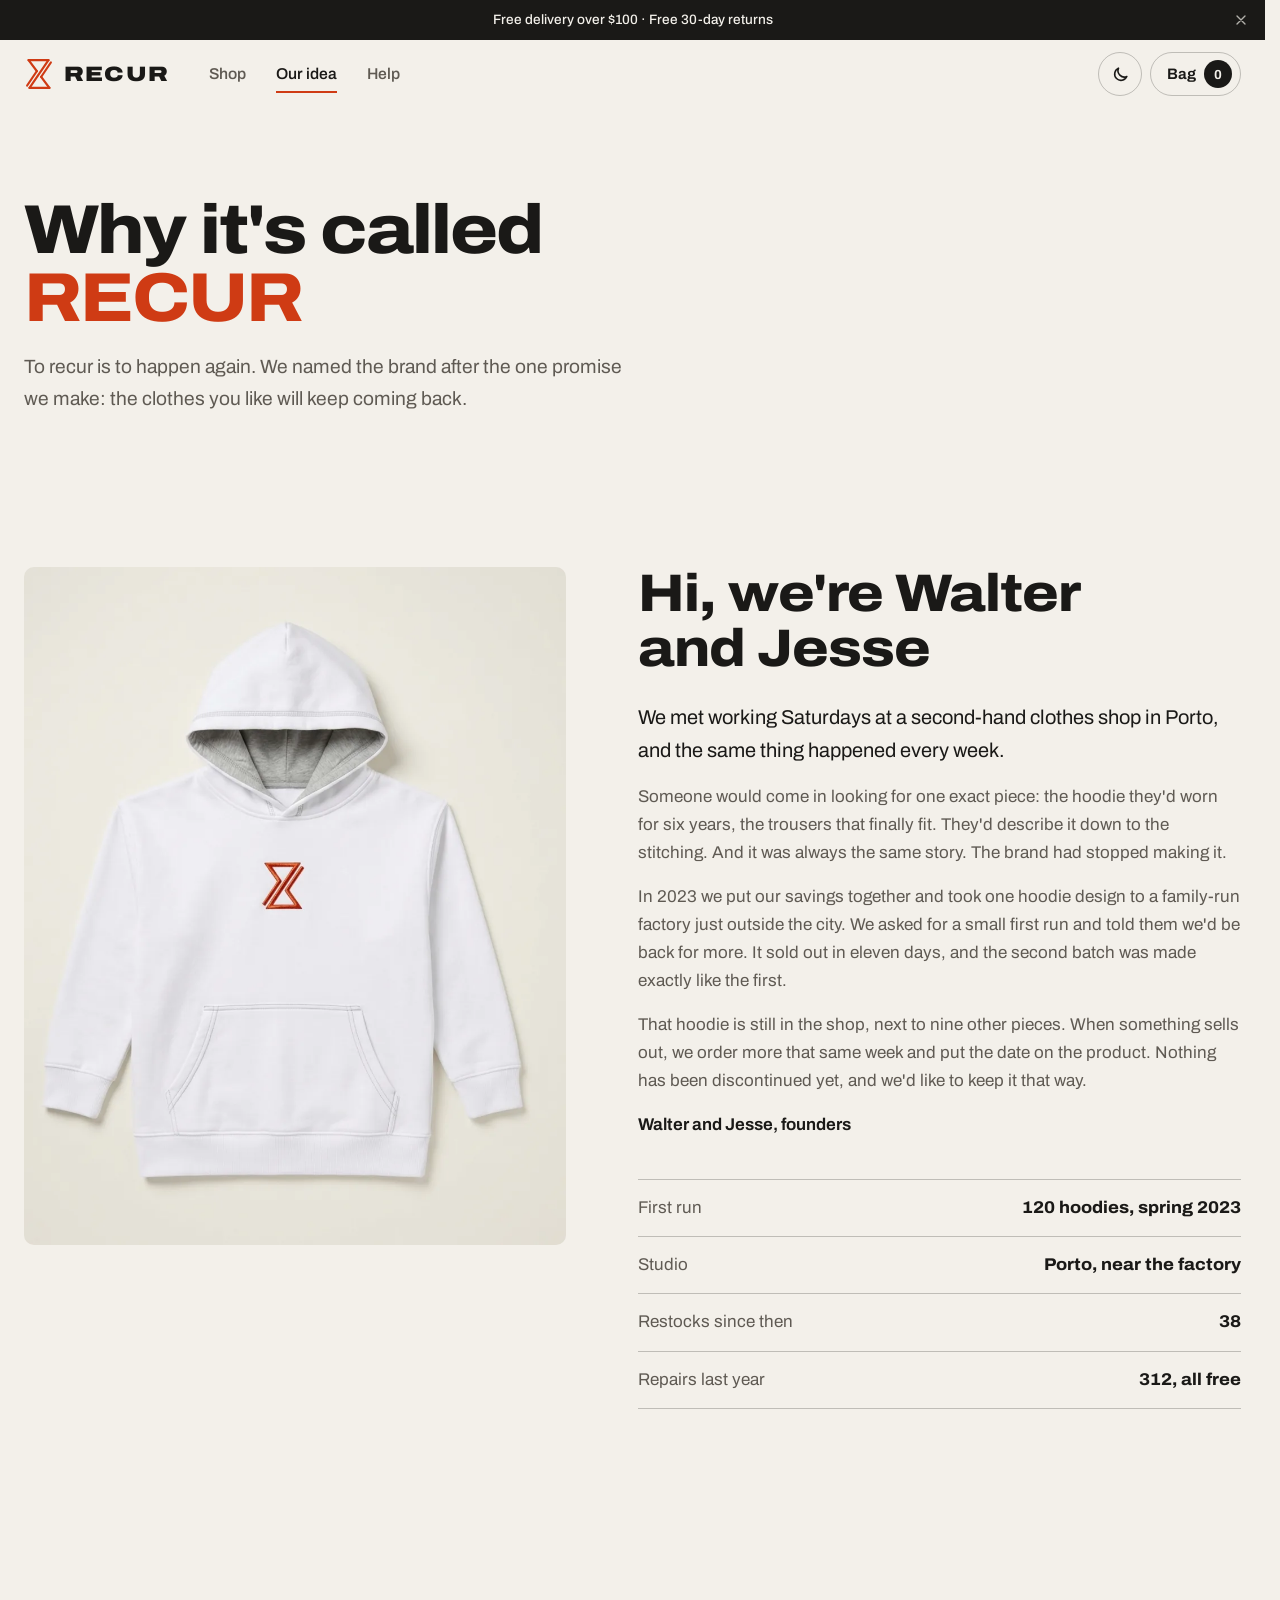
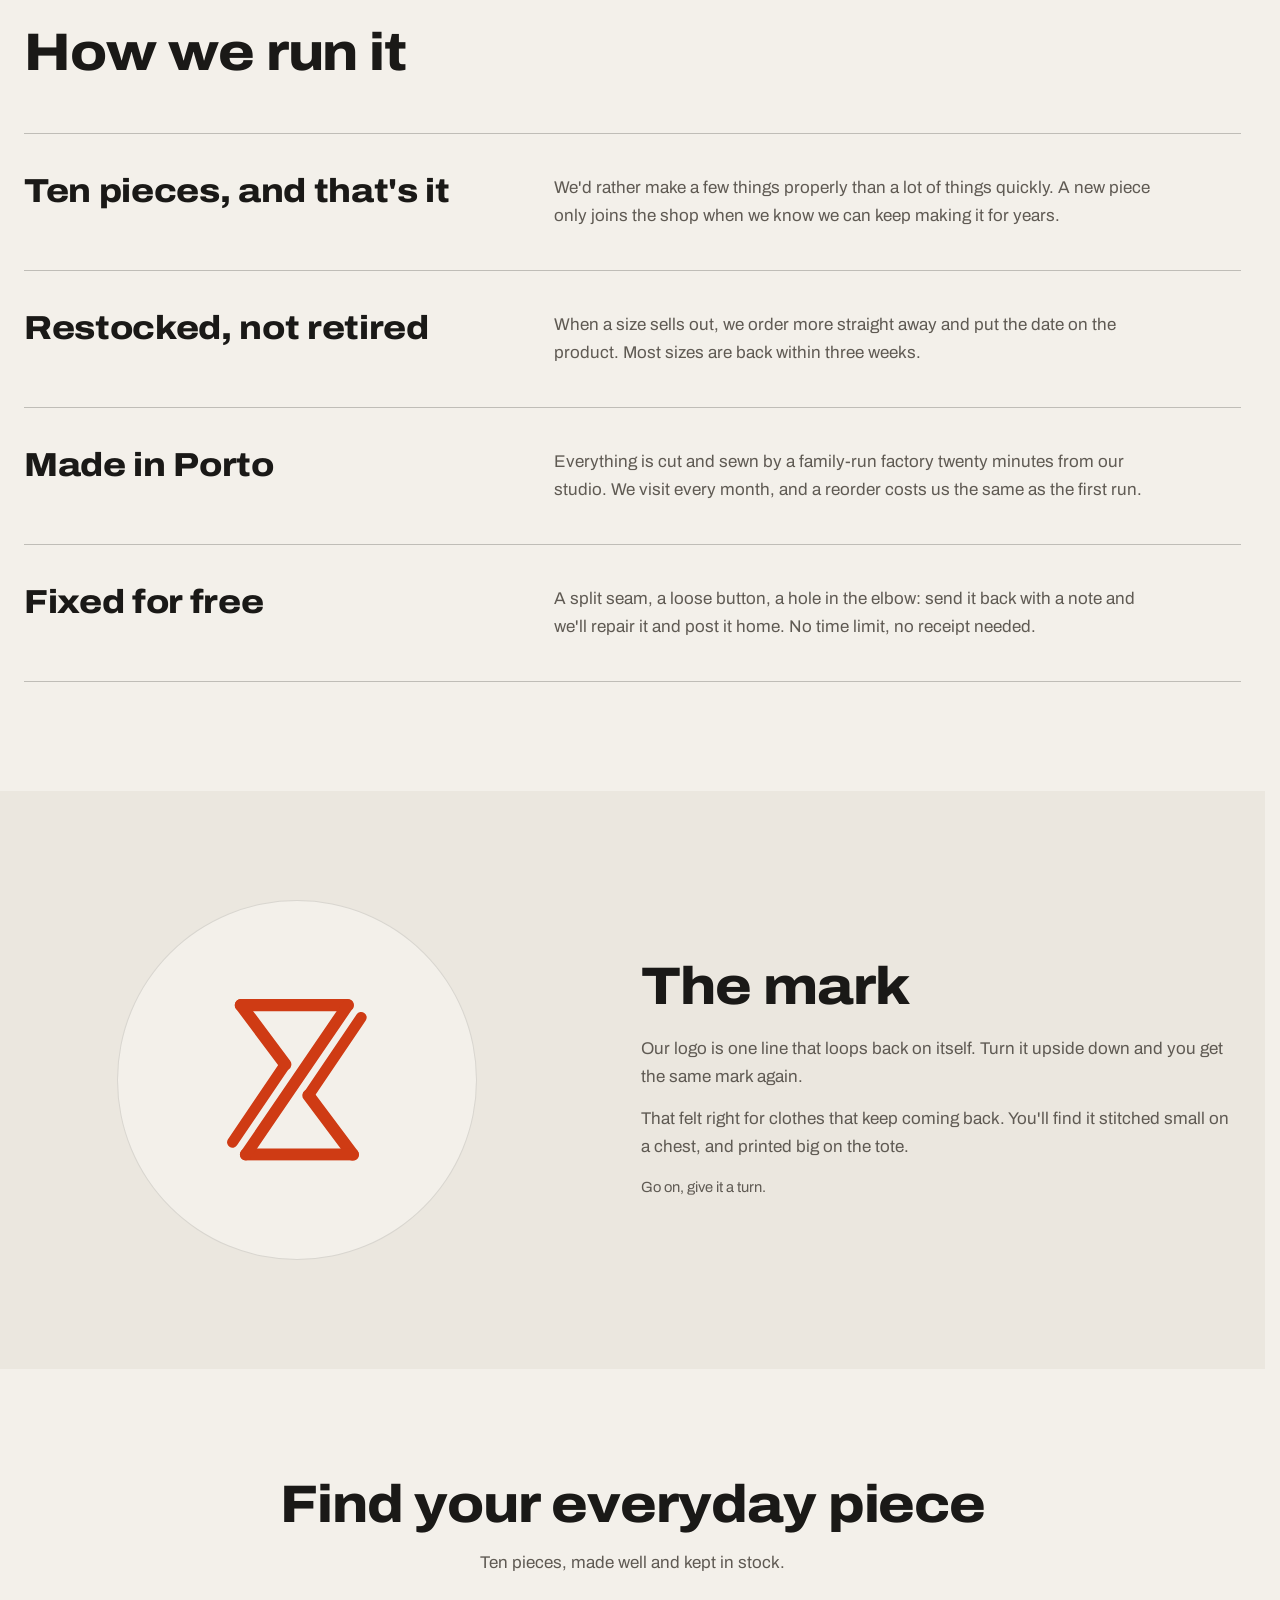
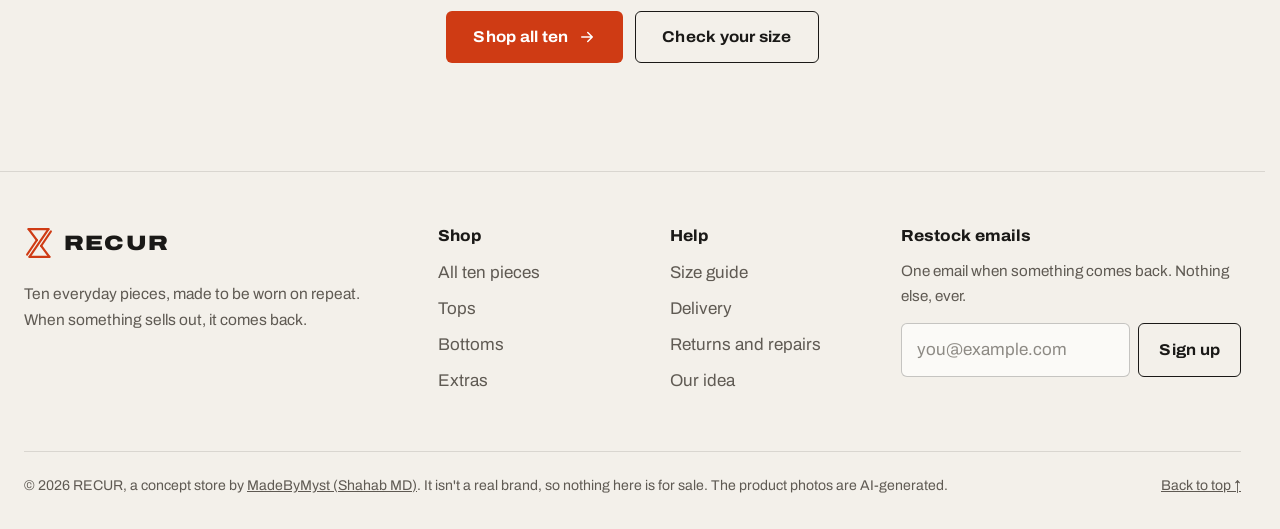
==== about.html @ 431a65ab "Add RECUR, a concept streetwear store A shop for a made-up brand with no limited drops: ten pieces, " ====
<!doctype html>
<html lang="en">
  <head>
    <meta charset="UTF-8" />
    <meta name="viewport" content="width=device-width, initial-scale=1.0" />
    <title>Our idea | RECUR</title>
    <meta name="description" content="Why RECUR keeps every piece in stock, where it's made, and why it's called RECUR." />
    <meta name="theme-color" content="#f3f0ea" />
    <link rel="canonical" href="https://madebymyst.github.io/recur/about.html" />

    <!-- Link previews (WhatsApp, Instagram, LinkedIn, X...) -->
    <meta property="og:type" content="website" />
    <meta property="og:url" content="https://madebymyst.github.io/recur/about.html" />
    <meta property="og:title" content="Our idea | RECUR" />
    <meta
      property="og:description"
      content="A concept streetwear store by MadeByMyst, built in plain HTML, CSS and JavaScript."
    />
    <meta property="og:image" content="https://madebymyst.github.io/recur/assets/social-card.jpg" />
    <meta name="twitter:card" content="summary_large_image" />

    <link rel="icon" href="assets/favicon.svg" type="image/svg+xml" />
    <link rel="icon" href="assets/favicon.ico" sizes="32x32" />
    <link rel="apple-touch-icon" href="assets/apple-touch-icon.png" />
    <link rel="preconnect" href="https://fonts.googleapis.com" />
    <link rel="preconnect" href="https://fonts.gstatic.com" crossorigin />
    <link
      rel="stylesheet"
      href="https://fonts.googleapis.com/css2?family=Archivo:wdth,wght@62..125,100..900&display=swap"
    />
    <link rel="stylesheet" href="styles.css" />
    <script>
      // Before the page paints: pick the theme (a saved choice, or the system
      // setting) and hide the delivery bar if it was closed before
      (function () {
        var saved = null;
        try {
          saved = localStorage.getItem("recur-theme");
          if (localStorage.getItem("recur-notice") === "closed") {
            document.documentElement.classList.add("notice-closed");
          }
        } catch (e) {}
        var dark = saved
          ? saved === "dark"
          : window.matchMedia("(prefers-color-scheme: dark)").matches;
        document.documentElement.dataset.theme = dark ? "dark" : "light";
        document.documentElement.classList.add("js");
      })();
    </script>
    <script src="products.js" defer></script>
    <script src="script.js" defer></script>
    <script src="store.js" defer></script>
  </head>

  <body>
    <a class="skip-link" href="#main">Skip to content</a>

    <!-- The mark, drawn once and reused. It takes the colour of the text around it. -->
    <svg width="0" height="0" style="position: absolute" aria-hidden="true" focusable="false">
      <symbol id="lemni" viewBox="0 0 100 100">
        <g fill="none" stroke="currentColor" stroke-linecap="round" stroke-linejoin="round">
          <path stroke-width="6.73" d="M10.2 88.62 42.81 40.41M57.19 59.59 89.8 11.38" />
          <path stroke-width="7.63" d="M42.81 40.41 15.39 3.79M84.61 96.21 57.19 59.59" />
          <path stroke-width="7.45" d="M15.39 3.79H81.54M18.46 96.21H84.61" />
          <path stroke-width="7.19" d="M81.54 3.79 18.46 96.21" />
        </g>
      </symbol>
    </svg>

    <div class="notice">
      <p>Free delivery over $100 · Free 30-day returns</p>
      <button class="notice-close" type="button" aria-label="Close this message">
        <svg class="icon" viewBox="0 0 24 24" aria-hidden="true"><path d="M6 6l12 12M18 6 6 18" /></svg>
      </button>
    </div>

    <!-- HEADER -->
    <header class="site-header" id="top">
      <div class="container header-inner">
        <a class="brand" href="index.html" aria-label="RECUR, home">
          <svg class="lemni" viewBox="0 0 100 100" aria-hidden="true"><use href="#lemni" /></svg>
          <span class="wordmark">RECUR</span>
        </a>

        <nav class="site-nav" id="site-nav" aria-label="Main">
          <a href="shop.html">Shop</a>
          <a href="about.html" aria-current="page">Our idea</a>
          <a href="help.html">Help</a>
        </nav>

        <div class="header-actions">
          <button class="icon-btn theme-toggle" type="button" aria-label="Switch to dark theme">
            <svg class="icon icon-moon" viewBox="0 0 24 24" aria-hidden="true">
              <path d="M20 14.5A8 8 0 0 1 9.5 4a8 8 0 1 0 10.5 10.5Z" />
            </svg>
            <svg class="icon icon-sun" viewBox="0 0 24 24" aria-hidden="true">
              <circle cx="12" cy="12" r="4" />
              <path d="M12 2.5v2M12 19.5v2M4.6 4.6 6 6M18 18l1.4 1.4M2.5 12h2M19.5 12h2M4.6 19.4 6 18M18 6l1.4-1.4" />
            </svg>
          </button>
          <button class="bag-toggle" type="button" aria-haspopup="dialog">
            Bag <span class="bag-count" data-bag-count>0</span>
          </button>
          <button
            class="menu-toggle"
            type="button"
            aria-expanded="false"
            aria-controls="site-nav"
          >
            <span class="visually-hidden">Menu</span>
            <span class="bar" aria-hidden="true"></span>
            <span class="bar" aria-hidden="true"></span>
          </button>
        </div>
      </div>
    </header>

    <main id="main">
      <section class="page-top" aria-labelledby="about-title">
        <div class="container">
          <h1 class="hero-title" id="about-title">
            <span class="line"><span>Why it's called</span></span>
            <span class="line"><span class="accent">RECUR</span></span>
          </h1>
          <p class="lead hero-fade">
            To recur is to happen again. We named the brand after the one
            promise we make: the clothes you like will keep coming back.
          </p>
        </div>
      </section>

      <!-- A NOTE FROM THE FOUNDERS -->
      <section class="section" aria-labelledby="note-title">
        <div class="container note-grid">
          <figure class="note-photo reveal">
            <img src="assets/products/loop-hoodie-white.webp" alt="The Loop Hoodie in White, laid flat" width="960" height="1200" loading="lazy" />
          </figure>

          <div class="note-text reveal">
            <h2 id="note-title">Hi, we're Walter and Jesse</h2>
            <p class="note-lead">
              We met working Saturdays at a second-hand clothes shop in Porto,
              and the same thing happened every week.
            </p>
            <p>
              Someone would come in looking for one exact piece: the hoodie
              they'd worn for six years, the trousers that finally fit. They'd
              describe it down to the stitching. And it was always the same
              story. The brand had stopped making it.
            </p>
            <p>
              In 2023 we put our savings together and took one hoodie design to
              a family-run factory just outside the city. We asked for a small
              first run and told them we'd be back for more. It sold out in
              eleven days, and the second batch was made exactly like the first.
            </p>
            <p>
              That hoodie is still in the shop, next to nine other pieces. When
              something sells out, we order more that same week and put the
              date on the product. Nothing has been discontinued yet, and we'd
              like to keep it that way.
            </p>
            <p class="note-sign">Walter and Jesse, founders</p>

            <dl class="facts">
              <div>
                <dt>First run</dt>
                <dd>120 hoodies, spring 2023</dd>
              </div>
              <div>
                <dt>Studio</dt>
                <dd>Porto, near the factory</dd>
              </div>
              <div>
                <dt>Restocks since then</dt>
                <dd>38</dd>
              </div>
              <div>
                <dt>Repairs last year</dt>
                <dd>312, all free</dd>
              </div>
            </dl>
          </div>
        </div>
      </section>

      <!-- HOW IT WORKS -->
      <section class="section" aria-labelledby="how-title">
        <div class="container">
          <div class="section-top reveal">
            <h2 id="how-title">How we run it</h2>
          </div>
          <div class="principles stagger">
            <div class="principle">
              <h3>Ten pieces, and that's it</h3>
              <p>
                We'd rather make a few things properly than a lot of things
                quickly. A new piece only joins the shop when we know we can
                keep making it for years.
              </p>
            </div>
            <div class="principle">
              <h3>Restocked, not retired</h3>
              <p>
                When a size sells out, we order more straight away and put the
                date on the product. Most sizes are back within three weeks.
              </p>
            </div>
            <div class="principle">
              <h3>Made in Porto</h3>
              <p>
                Everything is cut and sewn by a family-run factory twenty
                minutes from our studio. We visit every month, and a reorder
                costs us the same as the first run.
              </p>
            </div>
            <div class="principle">
              <h3>Fixed for free</h3>
              <p>
                A split seam, a loose button, a hole in the elbow: send it back
                with a note and we'll repair it and post it home. No time
                limit, no receipt needed.
              </p>
            </div>
          </div>
        </div>
      </section>

      <!-- THE MARK -->
      <section class="section mark-section" aria-labelledby="mark-title">
        <div class="container mark-grid">
          <button class="mark-turn reveal" type="button" aria-label="Turn the mark over">
            <svg class="lemni" viewBox="0 0 100 100" aria-hidden="true"><use href="#lemni" /></svg>
          </button>
          <div class="mark-text reveal">
            <h2 id="mark-title">The mark</h2>
            <p>
              Our logo is one line that loops back on itself. Turn it upside
              down and you get the same mark again.
            </p>
            <p>
              That felt right for clothes that keep coming back. You'll find it
              stitched small on a chest, and printed big on the tote.
            </p>
            <p class="mark-hint">Go on, give it a turn.</p>
          </div>
        </div>
      </section>

      <section class="section closing" aria-labelledby="closing-title">
        <div class="container reveal">
          <h2 id="closing-title">Find your everyday piece</h2>
          <p>Ten pieces, made well and kept in stock.</p>
          <div class="actions">
            <a class="btn btn-primary" href="shop.html">Shop all ten <svg class="icon" viewBox="0 0 24 24" aria-hidden="true"><path d="M5 12h14M13 6l6 6-6 6" /></svg></a>
            <a class="btn btn-ghost" href="help.html#sizes">Check your size</a>
          </div>
        </div>
      </section>
    </main>

    <!-- FOOTER -->
    <footer class="site-footer">
      <div class="container footer-top">
        <div class="footer-brand">
          <a class="brand" href="index.html" aria-label="RECUR, home">
            <svg class="lemni" viewBox="0 0 100 100" aria-hidden="true"><use href="#lemni" /></svg>
            <span class="wordmark">RECUR</span>
          </a>
          <p>
            Ten everyday pieces, made to be worn on repeat. When something sells
            out, it comes back.
          </p>
        </div>

        <nav class="footer-col" aria-label="Shop">
          <h2>Shop</h2>
          <ul>
            <li><a href="shop.html">All ten pieces</a></li>
            <li><a href="shop.html?type=tops">Tops</a></li>
            <li><a href="shop.html?type=bottoms">Bottoms</a></li>
            <li><a href="shop.html?type=extras">Extras</a></li>
          </ul>
        </nav>

        <nav class="footer-col" aria-label="Help">
          <h2>Help</h2>
          <ul>
            <li><a href="help.html#sizes">Size guide</a></li>
            <li><a href="help.html#delivery">Delivery</a></li>
            <li><a href="help.html#returns">Returns and repairs</a></li>
            <li><a href="about.html">Our idea</a></li>
          </ul>
        </nav>

        <div class="footer-col">
          <h2>Restock emails</h2>
          <p>One email when something comes back. Nothing else, ever.</p>
          <form class="alert-form" data-alert-form>
            <label class="visually-hidden" for="footer-email">Your email</label>
            <div class="alert-row">
              <input
                id="footer-email"
                type="email"
                name="email"
                autocomplete="email"
                placeholder="you@example.com"
                required
              />
              <button class="btn btn-ghost" type="submit">Sign up</button>
            </div>
            <p class="form-status" role="status" aria-live="polite"></p>
          </form>
        </div>
      </div>

      <div class="container footer-bottom">
        <p>
          &copy; <span data-year>2026</span> RECUR, a concept store by
          <a href="https://madebymyst.github.io/">MadeByMyst (Shahab MD)</a>. It
          isn't a real brand, so nothing here is for sale. The product photos
          are AI-generated.
        </p>
        <a href="#top">Back to top ↑</a>
      </div>
    </footer>
  </body>
</html>
---- styles.css ----
/* ==========================================================================
   RECUR: a concept store by MadeByMyst.
   Bone, ink and one rust accent. Big wide type, real product photos,
   plain words. Light and dark themes share every rule below; only the
   colour tokens change.
   Written mobile-first. Larger screens are added with min-width queries.
   ========================================================================== */

/* DESIGN TOKENS */

:root {
  color-scheme: light;

  /* Colours (light) */
  --bg: #f3f0ea;
  --bg-soft: #ebe7df;
  --surface: #fbfaf7;
  --ink: #1a1917;
  --muted: #5f5a53;
  --line: rgba(26, 25, 23, 0.12);
  --line-strong: rgba(26, 25, 23, 0.24);
  --accent: #cf3b14;
  --accent-ink: #ffffff;
  --photo: #e2ded6; /* behind product photos, the same in both themes */
  --success: #2f6b3a;
  --error: #b3261e;
  --scrim: rgba(26, 22, 18, 0.45);
  --shadow: 0 30px 60px -30px rgba(26, 25, 23, 0.35);

  /* Type */
  --font: "Archivo", system-ui, sans-serif;

  /* Shape & layout */
  --radius-sm: 6px;
  --radius: 10px;
  --radius-lg: 16px;
  --container: 1240px;
  --gutter: 24px;
  --header-h: 68px;

  /* Motion: one long, soft ease-out for almost everything */
  --ease-out: cubic-bezier(0.22, 1, 0.36, 1);
}

/* Dark theme: picked with the toggle, or by the system when nothing is saved */
:root[data-theme="dark"] {
  color-scheme: dark;
  --bg: #131211;
  --bg-soft: #1b1a18;
  --surface: #1f1d1b;
  --ink: #efebe4;
  --muted: #a7a197;
  --line: rgba(239, 235, 228, 0.12);
  --line-strong: rgba(239, 235, 228, 0.24);
  --accent: #ff6a3d;
  --accent-ink: #1a1310;
  --photo: #d9d5cc;
  --success: #86c793;
  --error: #ff8a80;
  --scrim: rgba(0, 0, 0, 0.62);
  --shadow: 0 30px 60px -30px rgba(0, 0, 0, 0.85);
}

@media (prefers-color-scheme: dark) {
  :root:not([data-theme]) {
    color-scheme: dark;
    --bg: #131211;
    --bg-soft: #1b1a18;
    --surface: #1f1d1b;
    --ink: #efebe4;
    --muted: #a7a197;
    --line: rgba(239, 235, 228, 0.12);
    --line-strong: rgba(239, 235, 228, 0.24);
    --accent: #ff6a3d;
    --accent-ink: #1a1310;
    --photo: #d9d5cc;
    --success: #86c793;
    --error: #ff8a80;
    --scrim: rgba(0, 0, 0, 0.62);
    --shadow: 0 30px 60px -30px rgba(0, 0, 0, 0.85);
  }
}

/* RESET & BASE */

*,
*::before,
*::after {
  box-sizing: border-box;
}

* {
  margin: 0;
}

html {
  scroll-behavior: smooth;
  scroll-padding-top: calc(var(--header-h) + 16px);
  scrollbar-gutter: stable;
  -webkit-text-size-adjust: 100%;
}

/* Nothing behind a popup should scroll */
html:has(dialog[open]) {
  overflow: hidden;
}

body {
  background-color: var(--bg);
  color: var(--ink);
  font-family: var(--font);
  font-size: 1.0625rem;
  line-height: 1.65;
  -webkit-font-smoothing: antialiased;
  overflow-x: clip;
}

img,
svg {
  display: block;
  max-width: 100%;
}

a {
  color: inherit;
}

button,
input,
select,
textarea {
  font: inherit;
  color: inherit;
}

button {
  cursor: pointer;
}

::selection {
  background: var(--accent);
  color: var(--accent-ink);
}

:focus-visible {
  outline: 2px solid var(--accent);
  outline-offset: 3px;
  border-radius: 4px;
}

/* TYPOGRAPHY */

h1,
h2,
h3 {
  font-weight: 800;
  font-stretch: 112%;
  line-height: 1.04;
  letter-spacing: -0.02em;
  text-wrap: balance;
}

h1 {
  font-size: clamp(2.6rem, 5.4vw, 4.6rem);
  line-height: 0.98;
  letter-spacing: -0.03em;
}

h2 {
  font-size: clamp(2rem, 4.2vw, 3.3rem);
}

h3 {
  font-size: 1.25rem;
  font-weight: 750;
  font-stretch: 106%;
  letter-spacing: -0.01em;
}

p {
  color: var(--muted);
  text-wrap: pretty;
}

strong {
  color: var(--ink);
  font-weight: 650;
}

.accent {
  color: var(--accent);
}

.lead {
  max-width: 32em;
  font-size: clamp(1.08rem, 1.5vw, 1.25rem);
}

/* Text links with an underline in the accent colour */
.link {
  display: inline-flex;
  align-items: center;
  gap: 6px;
  color: var(--ink);
  font-weight: 650;
  text-decoration: underline;
  text-decoration-color: var(--accent);
  text-decoration-thickness: 2px;
  text-underline-offset: 6px;
  transition: text-underline-offset 0.4s var(--ease-out);
}

.link:hover {
  text-underline-offset: 9px;
}

.link .icon {
  width: 16px;
  height: 16px;
  transition: translate 0.5s var(--ease-out);
}

.link:hover .icon {
  translate: 3px 0;
}

/* Line icons */
.icon {
  width: 20px;
  height: 20px;
  flex: none;
  fill: none;
  stroke: currentColor;
  stroke-width: 2;
  stroke-linecap: round;
  stroke-linejoin: round;
}

/* The mark (one line that loops back on itself). It takes the text colour. */
.lemni {
  width: 30px;
  height: 30px;
  flex: none;
  overflow: visible;
}

/* LAYOUT HELPERS */

.container {
  width: min(var(--container), 100% - 2 * var(--gutter));
  margin-inline: auto;
}

.section {
  padding-block: clamp(64px, 8.5vw, 112px);
}

.section-top {
  display: flex;
  flex-wrap: wrap;
  align-items: end;
  justify-content: space-between;
  gap: 16px 40px;
  margin-bottom: clamp(32px, 5vw, 52px);
}

.section-top p {
  max-width: 34em;
  margin-top: 12px;
}

.visually-hidden {
  position: absolute;
  width: 1px;
  height: 1px;
  padding: 0;
  overflow: hidden;
  clip: rect(0 0 0 0);
  white-space: nowrap;
  border: 0;
}

.skip-link {
  position: absolute;
  top: -100px;
  left: 16px;
  z-index: 100;
  padding: 10px 16px;
  border-radius: var(--radius-sm);
  background: var(--ink);
  color: var(--bg);
  font-weight: 650;
  text-decoration: none;
}

.skip-link:focus {
  top: 12px;
}

.concept-note {
  font-size: 0.88rem;
}

/* BUTTONS (ink slides across from the left on hover) */

.btn {
  display: inline-flex;
  align-items: center;
  justify-content: center;
  gap: 10px;
  min-height: 52px;
  padding: 0 26px;
  border: 1.5px solid transparent;
  border-radius: var(--radius-sm);
  font-size: 0.98rem;
  font-weight: 700;
  font-stretch: 108%;
  letter-spacing: 0.005em;
  text-decoration: none;
  background-image: linear-gradient(var(--ink), var(--ink));
  background-repeat: no-repeat;
  background-position: left center;
  background-size: 0% 100%;
  transition:
    background-size 0.6s var(--ease-out),
    color 0.35s ease,
    border-color 0.35s ease,
    transform 0.5s var(--ease-out);
}

.btn:hover {
  background-size: 100% 100%;
  color: var(--bg);
}

.btn:active {
  transform: scale(0.98);
}

.btn .icon {
  width: 18px;
  height: 18px;
  transition: translate 0.5s var(--ease-out);
}

.btn:hover .icon {
  translate: 4px 0;
}

.btn-primary {
  color: var(--accent-ink);
  background-color: var(--accent);
}

.btn-primary:hover {
  border-color: var(--ink);
}

.btn-ghost {
  color: var(--ink);
  background-color: transparent;
  border-color: var(--ink);
}

.btn-block {
  width: 100%;
}

.btn:disabled {
  opacity: 0.55;
  cursor: not-allowed;
  background-size: 0% 100%;
  color: var(--accent-ink);
}

/* Small round buttons in the header and popups */
.icon-btn {
  display: inline-grid;
  place-items: center;
  width: 44px;
  height: 44px;
  padding: 0;
  background: transparent;
  border: 1px solid var(--line-strong);
  border-radius: 50%;
  color: var(--ink);
  transition:
    border-color 0.3s ease,
    background-color 0.3s ease;
}

.icon-btn:hover {
  border-color: var(--ink);
}

/* ANNOUNCEMENT BAR (plain text, it doesn't move) */

.notice {
  position: relative;
  overflow: hidden;
  background-color: var(--ink);
}

.notice p {
  padding: 9px 52px;
  color: var(--bg);
  font-size: 0.85rem;
  font-weight: 500;
  text-align: center;
}

/* The X on the right. Once closed, the bar stays closed (see script.js). */
.notice-close {
  position: absolute;
  top: 50%;
  right: max(8px, calc((100% - var(--container)) / 2 - 8px));
  display: grid;
  place-items: center;
  width: 32px;
  height: 32px;
  padding: 0;
  background: transparent;
  border: 0;
  border-radius: 50%;
  color: var(--bg);
  opacity: 0.7;
  translate: 0 -50%;
  transition:
    opacity 0.3s ease,
    background-color 0.3s ease;
}

.notice-close:hover {
  opacity: 1;
  background-color: rgba(127, 127, 127, 0.2);
}

.notice-close .icon {
  width: 16px;
  height: 16px;
  transition: rotate 0.5s var(--ease-out);
}

.notice-close:hover .icon {
  rotate: 90deg;
}

.notice-close:focus-visible {
  outline-color: var(--bg);
  outline-offset: -2px;
}

.notice-closed .notice,
html:not(.js) .notice-close {
  display: none;
}

/* HEADER (hides while scrolling down, comes back when scrolling up) */

.site-header {
  position: sticky;
  top: 0;
  z-index: 50;
  background-color: var(--bg);
  border-bottom: 1px solid transparent;
  transition:
    transform 0.6s var(--ease-out),
    border-color 0.4s ease;
}

.site-header.is-scrolled {
  border-bottom-color: var(--line);
}

.site-header.is-hidden {
  transform: translateY(-100%);
}

.site-header:focus-within {
  transform: none;
}

.header-inner {
  display: flex;
  align-items: center;
  gap: 16px 40px;
  height: var(--header-h);
}

.brand {
  display: inline-flex;
  align-items: center;
  gap: 10px;
  color: var(--ink);
  text-decoration: none;
}

.brand .lemni {
  color: var(--accent);
  transition: rotate 0.9s var(--ease-out);
}

/* Turned upside down, the mark looks the same: it comes back to itself */
.brand:hover .lemni {
  rotate: 180deg;
}

.wordmark {
  font-size: 1.3rem;
  font-weight: 900;
  font-stretch: 125%;
  letter-spacing: 0.06em;
  line-height: 1;
}

.site-nav {
  display: flex;
  align-items: center;
  flex-wrap: wrap;
  gap: 8px 30px;
}

.site-nav a {
  position: relative;
  color: var(--muted);
  font-size: 0.98rem;
  font-weight: 550;
  text-decoration: none;
  transition: color 0.3s ease;
}

.site-nav a::after {
  content: "";
  position: absolute;
  right: 0;
  bottom: -6px;
  left: 0;
  height: 2px;
  background-color: var(--accent);
  scale: 0 1;
  transform-origin: right;
  transition: scale 0.5s var(--ease-out);
}

.site-nav a:hover,
.site-nav a[aria-current="page"] {
  color: var(--ink);
}

.site-nav a:hover::after,
.site-nav a[aria-current="page"]::after {
  scale: 1 1;
  transform-origin: left;
}

.header-actions {
  display: flex;
  align-items: center;
  gap: 8px;
  margin-left: auto;
}

/* Light/dark switch: shows the theme you'd switch to */
.theme-toggle .icon {
  width: 19px;
  height: 19px;
  transition:
    rotate 0.7s var(--ease-out),
    opacity 0.3s ease;
}

.theme-toggle .icon-sun,
:root[data-theme="dark"] .theme-toggle .icon-moon {
  display: none;
}

:root[data-theme="dark"] .theme-toggle .icon-sun {
  display: block;
}

.theme-toggle:hover .icon {
  rotate: -20deg;
}

.bag-toggle {
  display: inline-flex;
  align-items: center;
  gap: 8px;
  height: 44px;
  padding: 0 8px 0 16px;
  background: transparent;
  border: 1px solid var(--line-strong);
  border-radius: 999px;
  font-size: 0.95rem;
  font-weight: 650;
  transition: border-color 0.3s ease;
}

.bag-toggle:hover {
  border-color: var(--ink);
}

.bag-count {
  display: inline-grid;
  place-items: center;
  min-width: 28px;
  height: 28px;
  padding: 0 6px;
  border-radius: 999px;
  background-color: var(--ink);
  color: var(--bg);
  font-size: 0.82rem;
  font-weight: 700;
  font-variant-numeric: tabular-nums;
}

.bag-count.is-bumped {
  animation: bump 0.6s var(--ease-out);
}

@keyframes bump {
  30% {
    scale: 1.3;
    background-color: var(--accent);
    color: var(--accent-ink);
  }
}

/* The theme and bag buttons need JavaScript */
html:not(.js) .theme-toggle,
html:not(.js) .bag-toggle {
  display: none;
}

/* Menu button (only on small screens, and only with JavaScript) */
.menu-toggle {
  display: none;
  position: relative;
  width: 44px;
  height: 44px;
  background: transparent;
  border: 1px solid var(--line-strong);
  border-radius: 50%;
}

.menu-toggle .bar {
  position: absolute;
  right: 13px;
  left: 13px;
  height: 2px;
  border-radius: 2px;
  background-color: var(--ink);
  transition:
    translate 0.5s var(--ease-out),
    rotate 0.5s var(--ease-out),
    opacity 0.3s ease;
}

.menu-toggle .bar:nth-child(2) {
  top: 16px;
}

.menu-toggle .bar:nth-child(3) {
  top: 25px;
}

.menu-toggle[aria-expanded="true"] .bar:nth-child(2) {
  translate: 0 4.5px;
  rotate: 45deg;
}

.menu-toggle[aria-expanded="true"] .bar:nth-child(3) {
  translate: 0 -4.5px;
  rotate: -45deg;
}

@media (max-width: 860px) {
  .header-inner {
    gap: 12px;
  }

  /* Without JavaScript the links simply wrap under the logo */
  html:not(.js) .header-inner {
    flex-wrap: wrap;
    height: auto;
    padding-block: 14px;
  }

  .js .menu-toggle {
    display: block;
  }

  /* The open menu fills the screen below the header */
  .js .site-nav {
    position: absolute;
    top: 100%;
    right: 0;
    left: 0;
    flex-direction: column;
    flex-wrap: nowrap;
    align-items: stretch;
    gap: 0;
    height: calc(100vh - var(--header-h));
    height: calc(100dvh - var(--header-h));
    padding: 8px var(--gutter) 32px;
    overflow-y: auto;
    background-color: var(--bg);
    visibility: hidden;
    opacity: 0;
    translate: 0 -12px;
    transition:
      opacity 0.4s var(--ease-out),
      translate 0.6s var(--ease-out),
      visibility 0s linear 0.6s;
  }

  .js .site-nav.is-open {
    visibility: visible;
    opacity: 1;
    translate: 0 0;
    transition-delay: 0s;
  }

  .js .site-nav a {
    padding: 18px 2px;
    color: var(--ink);
    font-size: 2rem;
    font-weight: 800;
    font-stretch: 112%;
    letter-spacing: -0.02em;
    border-bottom: 1px solid var(--line);
  }

  .js .site-nav a::after {
    display: none;
  }

  .js .site-nav a[aria-current="page"] {
    color: var(--accent);
  }

  /* Links slide in one after another */
  .js .site-nav.is-open > * {
    animation: menu-item-in 0.7s var(--ease-out) backwards;
  }

  .js .site-nav.is-open > :nth-child(2) {
    animation-delay: 0.05s;
  }

  .js .site-nav.is-open > :nth-child(3) {
    animation-delay: 0.1s;
  }

  body.menu-open {
    overflow: hidden;
  }
}

@keyframes menu-item-in {
  from {
    opacity: 0;
    translate: 0 16px;
  }
}

/* HERO */

.hero {
  padding-block: clamp(32px, 6vw, 72px) clamp(16px, 3vw, 40px);
}

.hero-grid {
  display: grid;
  gap: 48px;
  align-items: center;
}

.hero-title {
  margin-bottom: 28px;
}

/* Each line slides up from behind a mask when the page loads */
.hero-title .line {
  display: block;
  overflow: hidden;
  padding-bottom: 0.1em;
  margin-bottom: -0.1em;
}

.hero-title .line > span {
  display: inline-block;
  animation: line-up 1.2s var(--ease-out) 0.05s backwards;
}

.hero-title .line:nth-child(2) > span {
  animation-delay: 0.15s;
}

.hero-title .line:nth-child(3) > span {
  animation-delay: 0.25s;
}

@keyframes line-up {
  from {
    translate: 0 110%;
  }
}

.hero-fade {
  animation: fade-up 1.1s var(--ease-out) 0.4s backwards;
}

.actions.hero-fade {
  animation-delay: 0.5s;
}

.ship-note.hero-fade {
  animation-delay: 0.6s;
}

@keyframes fade-up {
  from {
    opacity: 0;
    translate: 0 20px;
  }
}

.actions {
  display: flex;
  flex-wrap: wrap;
  gap: 12px;
  margin-top: 34px;
}

/* "Order in the next 2 h 10 min and it ships today" (kept live by script.js) */
.ship-note {
  display: flex;
  align-items: flex-start;
  gap: 10px;
  margin-top: 26px;
  font-size: 0.94rem;
}

.ship-note::before {
  content: "";
  width: 8px;
  height: 8px;
  flex: none;
  margin-top: 0.6em;
  border-radius: 50%;
  background-color: var(--accent);
}

/* Two product photos: a big one and a smaller one tucked under it.
   --drift is set by script.js so the small one moves a little slower. */
.hero-visual {
  --drift: 0;
  position: relative;
  padding: 0 0 18% 14%;
}

.hero-visual a {
  display: block;
  overflow: hidden;
  background-color: var(--photo);
  border-radius: var(--radius);
}

.hero-visual img {
  width: 100%;
  height: auto;
  transition: scale 1.4s var(--ease-out);
}

.hero-visual a:hover img {
  scale: 1.04;
}

.hero-main {
  animation: photo-in 1.4s var(--ease-out) 0.2s backwards;
}

.hero-side {
  position: absolute;
  bottom: 0;
  left: 0;
  width: 44%;
  box-shadow: var(--shadow);
  outline: 6px solid var(--bg);
  translate: 0 calc(var(--drift) * -1px);
  animation: photo-in 1.4s var(--ease-out) 0.4s backwards;
}

@keyframes photo-in {
  from {
    opacity: 0;
    translate: 0 50px;
  }
}

.hero-visual figcaption {
  position: absolute;
  right: 0;
  bottom: 0;
  width: 52%;
  font-size: 0.88rem;
  color: var(--muted);
}

.hero-visual figcaption button {
  padding: 0;
  background: none;
  border: 0;
  color: var(--ink);
  font-weight: 650;
  text-decoration: underline;
  text-decoration-color: var(--line-strong);
  text-underline-offset: 4px;
  transition: text-decoration-color 0.3s ease;
}

.hero-visual figcaption button:hover {
  text-decoration-color: var(--accent);
}

/* PRODUCT CARDS (built by store.js from products.js) */

.product-grid {
  display: grid;
  grid-template-columns: repeat(2, 1fr);
  gap: 36px 14px;
  padding: 0;
  list-style: none;
}

.product-card {
  position: relative;
  min-width: 0;
}

.product-card > a {
  display: block;
  color: inherit;
  text-decoration: none;
}

.product-media {
  position: relative;
  overflow: hidden;
  aspect-ratio: 4 / 5;
  background-color: var(--photo);
  border-radius: var(--radius);
}

.product-media img {
  position: absolute;
  inset: 0;
  width: 100%;
  height: 100%;
  object-fit: cover;
  transition:
    opacity 0.6s ease,
    scale 1.4s var(--ease-out);
}

/* A second colour fades in on hover */
.product-media .alt {
  opacity: 0;
}

.product-card:hover .product-media img {
  scale: 1.04;
}

.product-card:hover .product-media .alt {
  opacity: 1;
}

.product-tag {
  position: absolute;
  top: 12px;
  left: 12px;
  z-index: 1;
  padding: 4px 9px;
  border-radius: 4px;
  background-color: var(--ink);
  color: var(--bg);
  font-size: 0.78rem;
  font-weight: 650;
  line-height: 1.4;
}

.product-tag.is-back {
  background-color: var(--accent);
  color: var(--accent-ink);
}

/* "Quick look" rises from the bottom on hover (mouse only) */
.product-quick {
  position: absolute;
  right: 12px;
  bottom: 12px;
  left: 12px;
  z-index: 1;
  display: none;
  padding: 11px 14px;
  border-radius: var(--radius-sm);
  background-color: #fbfaf7;
  color: #1a1917;
  font-size: 0.9rem;
  font-weight: 650;
  text-align: center;
  opacity: 0;
  translate: 0 12px;
  transition:
    opacity 0.4s ease,
    translate 0.6s var(--ease-out);
}

@media (hover: hover) and (pointer: fine) {
  .product-quick {
    display: block;
  }

  .product-card:hover .product-quick,
  .product-card > a:focus-visible .product-quick {
    opacity: 1;
    translate: 0 0;
  }
}

.product-info {
  display: grid;
  grid-template-columns: 1fr auto;
  gap: 2px 12px;
  margin-top: 14px;
}

.product-name {
  font-size: 1.02rem;
  font-weight: 700;
  font-stretch: 104%;
  letter-spacing: -0.005em;
  line-height: 1.3;
}

.product-price {
  color: var(--ink);
  font-weight: 600;
  font-variant-numeric: tabular-nums;
}

.product-colours {
  grid-column: 1 / -1;
  display: flex;
  align-items: center;
  gap: 6px;
  font-size: 0.86rem;
}

.swatch {
  width: 12px;
  height: 12px;
  border-radius: 50%;
  background-color: var(--c);
  box-shadow: inset 0 0 0 1px var(--line-strong);
}

.product-colours .swatch:last-of-type {
  margin-right: 4px;
}

/* Cards that arrive after a filter change slide in */
.product-card.is-new {
  animation: fade-up 0.8s var(--ease-out) backwards;
  animation-delay: calc(var(--i, 0) * 50ms);
}

/* A plain-text card in the shop grid */
.grid-note {
  grid-column: 1 / -1;
  align-self: stretch;
  display: grid;
  align-content: center;
  gap: 12px;
  padding: clamp(24px, 4vw, 40px);
  border: 1px solid var(--line-strong);
  border-radius: var(--radius);
}

.grid-note h3 {
  font-size: clamp(1.4rem, 2.4vw, 1.9rem);
}

.grid-note .link {
  justify-self: start;
  margin-top: 4px;
}

/* IDEA (the one full-colour block) */

.idea {
  position: relative;
  overflow: hidden;
  padding-block: clamp(80px, 11vw, 140px);
  background-color: var(--accent);
  color: var(--accent-ink);
}

.idea p,
.idea strong {
  color: var(--accent-ink);
}

.idea-grid {
  position: relative;
  display: grid;
  gap: 48px;
}

/* The big mark turns slowly as the block scrolls past (see script.js) */
.idea-mark {
  --turn: 0;
  width: clamp(120px, 22vw, 300px);
  height: auto;
  aspect-ratio: 1;
  color: var(--accent-ink);
  opacity: 0.9;
  rotate: calc(var(--turn) * 180deg);
}

.idea .statement {
  max-width: 24em;
  margin-top: 24px;
  font-size: clamp(1.3rem, 2.6vw, 1.9rem);
  font-weight: 500;
  line-height: 1.4;
}

.idea-points {
  display: grid;
  gap: 28px;
  margin-top: clamp(40px, 6vw, 64px);
  padding: 0;
  list-style: none;
}

.idea-points li {
  padding-top: 18px;
  border-top: 2px solid currentColor;
}

.idea-points h3 {
  margin-bottom: 8px;
}

.idea-points p {
  opacity: 0.88;
}

.idea .link {
  margin-top: 40px;
  color: var(--accent-ink);
  text-decoration-color: currentColor;
}

/* FEATURE (one product, up close) */

.feature-grid {
  display: grid;
  gap: 40px;
  align-items: center;
}

.feature-media {
  display: grid;
  grid-template-columns: 1fr 1fr;
  gap: 12px;
}

.feature-media a {
  display: block;
  overflow: hidden;
  background-color: var(--photo);
  border-radius: var(--radius);
}

.feature-media a:last-child {
  margin-top: 18%;
}

.feature-media img {
  width: 100%;
  height: auto;
  transition: scale 1.4s var(--ease-out);
}

.feature-media a:hover img {
  scale: 1.04;
}

.feature-text h2 {
  margin-bottom: 18px;
}

.feature-lead {
  max-width: 26em;
  font-size: 1.15rem;
}

.dot-list {
  display: grid;
  gap: 10px;
  margin-top: 28px;
  padding: 0;
  list-style: none;
}

.dot-list li {
  position: relative;
  padding-left: 22px;
}

.dot-list li::before {
  content: "";
  position: absolute;
  top: 0.66em;
  left: 0;
  width: 8px;
  height: 8px;
  border-radius: 50%;
  background-color: var(--accent);
}

.feature-price {
  margin: 28px 0 22px;
  color: var(--ink);
  font-weight: 600;
}

/* CATEGORIES */

.category-grid {
  display: grid;
  gap: 14px;
}

.category {
  position: relative;
  display: block;
  overflow: hidden;
  background-color: var(--photo);
  border-radius: var(--radius);
  text-decoration: none;
}

.category img {
  width: 100%;
  height: 100%;
  aspect-ratio: 1;
  object-fit: cover;
  transition: scale 1.4s var(--ease-out);
}

.category:hover img {
  scale: 1.05;
}

.category-label {
  position: absolute;
  right: 14px;
  bottom: 14px;
  left: 14px;
  display: flex;
  align-items: center;
  justify-content: space-between;
  gap: 12px;
  padding: 12px 16px;
  border-radius: var(--radius-sm);
  background-color: #fbfaf7;
  color: #1a1917;
  font-weight: 750;
  font-stretch: 108%;
}

.category-label small {
  color: #5f5a53;
  font-size: 0.86rem;
  font-weight: 500;
  font-stretch: 100%;
}

.category-label .icon {
  width: 18px;
  height: 18px;
  margin-left: auto;
  transition: translate 0.5s var(--ease-out);
}

.category:hover .category-label .icon {
  translate: 4px 0;
}

/* BACK SOON */

.back-soon {
  background-color: var(--bg-soft);
}

.back-grid {
  display: grid;
  gap: 40px;
  align-items: center;
}

.back-text h2 {
  margin-bottom: 20px;
}

.back-text > p {
  max-width: 30em;
}

.back-media {
  display: block;
  overflow: hidden;
  background-color: var(--photo);
  border-radius: var(--radius);
}

.back-media img {
  width: 100%;
  height: auto;
  transition: scale 1.4s var(--ease-out);
}

.back-media:hover img {
  scale: 1.04;
}

/* Email sign-up for restocks (a demo, nothing is sent) */
.alert-form {
  max-width: 460px;
  margin-top: 28px;
}

.alert-form label {
  display: block;
  margin-bottom: 8px;
  font-size: 0.92rem;
  font-weight: 550;
}

.alert-row {
  display: flex;
  gap: 8px;
}

.alert-row input {
  flex: 1;
  min-width: 0;
}

.alert-row .btn {
  flex: none;
  min-height: 50px;
  padding: 0 20px;
}

.form-status {
  min-height: 1.6em;
  margin-top: 10px;
  font-size: 0.92rem;
}

.form-status.is-success {
  color: var(--success);
}

.form-status.is-error {
  color: var(--error);
}

/* QUOTE */

.quote {
  max-width: 900px;
}

.quote blockquote p {
  color: var(--ink);
  font-size: clamp(1.5rem, 3.4vw, 2.5rem);
  font-weight: 650;
  font-stretch: 106%;
  line-height: 1.3;
  letter-spacing: -0.015em;
}

.quote figcaption {
  display: flex;
  align-items: center;
  gap: 12px;
  margin-top: 24px;
  color: var(--muted);
}

.stars {
  color: var(--accent);
  letter-spacing: 0.12em;
}

/* PAGE TOP (shop, about, help) */

.page-top {
  padding-block: clamp(40px, 7vw, 88px) clamp(28px, 4vw, 44px);
}

.page-top h1 {
  margin-bottom: 18px;
}

/* SHOP */

.shop-tools {
  display: flex;
  flex-wrap: wrap;
  align-items: center;
  justify-content: space-between;
  gap: 16px;
  margin-top: 36px;
  padding-block: 16px;
  border-block: 1px solid var(--line);
}

.filters {
  display: flex;
  flex-wrap: wrap;
  gap: 8px;
}

.filter {
  display: inline-flex;
  align-items: center;
  gap: 6px;
  min-height: 40px;
  padding: 0 16px;
  background: transparent;
  border: 1px solid var(--line-strong);
  border-radius: 999px;
  font-size: 0.94rem;
  font-weight: 600;
  transition:
    background-color 0.3s ease,
    border-color 0.3s ease,
    color 0.3s ease;
}

.filter:hover {
  border-color: var(--ink);
}

.filter[aria-pressed="true"] {
  background-color: var(--ink);
  border-color: var(--ink);
  color: var(--bg);
}

.filter-count {
  font-weight: 450;
  opacity: 0.7;
}

.sort {
  display: flex;
  align-items: center;
  gap: 10px;
  font-size: 0.94rem;
  color: var(--muted);
}

.sort select {
  width: auto;
  min-height: 40px;
  padding: 0 38px 0 14px;
  border-radius: 999px;
}

.shop-grid {
  padding-block: 32px clamp(72px, 10vw, 120px);
}

.restock {
  background-color: var(--bg-soft);
}

.restock-grid {
  display: grid;
  gap: 32px;
}

.restock-grid h2 {
  margin-bottom: 14px;
}

.restock-list {
  padding: 0;
  list-style: none;
  border-top: 1px solid var(--line-strong);
}

.restock-list li {
  border-bottom: 1px solid var(--line-strong);
}

.restock-list button {
  display: grid;
  grid-template-columns: 1fr auto;
  align-items: center;
  gap: 4px 20px;
  width: 100%;
  padding: 18px 2px;
  background: none;
  border: 0;
  text-align: left;
  transition: padding-left 0.5s var(--ease-out);
}

.restock-list button:hover {
  padding-left: 12px;
}

.restock-what {
  font-weight: 700;
  font-stretch: 104%;
}

.restock-what small {
  display: block;
  color: var(--muted);
  font-size: 0.9rem;
  font-weight: 450;
  font-stretch: 100%;
}

.restock-when {
  color: var(--ink);
  font-weight: 600;
  text-align: right;
}

.restock-when small {
  display: block;
  color: var(--muted);
  font-size: 0.86rem;
  font-weight: 450;
}

/* ABOUT */

.note-grid {
  display: grid;
  gap: 40px;
  align-items: start;
}

.note-photo {
  overflow: hidden;
  background-color: var(--photo);
  border-radius: var(--radius);
}

.note-photo img {
  width: 100%;
  height: auto;
}

.note-text h2 {
  margin-bottom: 24px;
}

.note-text p + p {
  margin-top: 16px;
}

.note-text .note-lead {
  color: var(--ink);
  font-size: 1.25rem;
}

.note-sign {
  margin-top: 24px;
  color: var(--ink);
  font-weight: 650;
}

.facts {
  display: grid;
  margin-top: 40px;
  border-top: 1px solid var(--line-strong);
}

.facts div {
  display: flex;
  align-items: baseline;
  justify-content: space-between;
  gap: 16px;
  padding: 14px 0;
  border-bottom: 1px solid var(--line-strong);
}

.facts dt {
  color: var(--muted);
}

.facts dd {
  margin: 0;
  font-weight: 750;
  font-stretch: 106%;
  text-align: right;
}

.principles {
  border-top: 1px solid var(--line-strong);
}

.principle {
  display: grid;
  gap: 12px;
  padding-block: 32px;
  border-bottom: 1px solid var(--line-strong);
}

.principle h3 {
  font-size: clamp(1.5rem, 2.6vw, 2.1rem);
  font-weight: 800;
  font-stretch: 112%;
}

.principle p {
  max-width: 36em;
}

.mark-section {
  background-color: var(--bg-soft);
}

.mark-grid {
  display: grid;
  gap: 40px;
  align-items: center;
}

/* Click the big mark and it turns over */
.mark-turn {
  justify-self: center;
  display: grid;
  place-items: center;
  width: min(100%, 360px);
  aspect-ratio: 1;
  padding: 18%;
  background-color: var(--bg);
  border: 1px solid var(--line);
  border-radius: 50%;
  color: var(--accent);
  transition: border-color 0.3s ease;
}

.mark-turn:hover {
  border-color: var(--line-strong);
}

.mark-turn .lemni {
  width: 100%;
  height: 100%;
  transition: rotate 1.4s var(--ease-out);
}

.mark-text h2 {
  margin-bottom: 20px;
}

.mark-text p + p {
  margin-top: 14px;
}

.mark-hint {
  font-size: 0.92rem;
}

.closing {
  text-align: center;
}

.closing h2 {
  margin-bottom: 16px;
}

.closing p {
  max-width: 30em;
  margin-inline: auto;
}

.closing .actions {
  justify-content: center;
}

/* HELP */

.help-nav {
  display: flex;
  flex-wrap: wrap;
  gap: 8px;
  margin-top: 32px;
}

.help-nav a {
  display: inline-flex;
  align-items: center;
  min-height: 40px;
  padding: 0 16px;
  border: 1px solid var(--line-strong);
  border-radius: 999px;
  font-size: 0.94rem;
  font-weight: 600;
  text-decoration: none;
  transition:
    border-color 0.3s ease,
    background-color 0.3s ease,
    color 0.3s ease;
}

.help-nav a:hover {
  background-color: var(--ink);
  border-color: var(--ink);
  color: var(--bg);
}

.help-section {
  padding-block: clamp(56px, 8vw, 96px);
  border-top: 1px solid var(--line);
}

.help-grid {
  display: grid;
  gap: 28px 48px;
}

.help-head p {
  margin-top: 14px;
}

.help-body > * + * {
  margin-top: 18px;
}

.help-body h3 {
  margin-top: 36px;
}

.help-body h3:first-child {
  margin-top: 0;
}

.table-wrap {
  overflow-x: auto;
  border: 1px solid var(--line-strong);
  border-radius: var(--radius);
}

.size-table {
  width: 100%;
  border-collapse: collapse;
  font-variant-numeric: tabular-nums;
}

.size-table caption {
  padding: 14px 18px 0;
  color: var(--muted);
  font-size: 0.9rem;
  text-align: left;
}

.size-table th,
.size-table td {
  padding: 12px 18px;
  text-align: left;
  border-bottom: 1px solid var(--line);
}

.size-table thead th {
  color: var(--muted);
  font-size: 0.9rem;
  font-weight: 550;
}

.size-table tbody th {
  font-weight: 700;
}

.size-table tbody tr:last-child > * {
  border-bottom: 0;
}

.plain-list {
  display: grid;
  gap: 0;
  padding: 0;
  list-style: none;
  border-top: 1px solid var(--line);
}

.plain-list li {
  display: flex;
  flex-wrap: wrap;
  justify-content: space-between;
  gap: 4px 20px;
  padding: 14px 0;
  border-bottom: 1px solid var(--line);
}

.plain-list li span:last-child {
  color: var(--muted);
}

/* ACCORDIONS (FAQ and product details; animated in script.js) */

.accordion {
  border-bottom: 1px solid var(--line-strong);
}

.accordion summary {
  display: flex;
  align-items: center;
  justify-content: space-between;
  gap: 20px;
  padding: 20px 0;
  font-weight: 700;
  font-stretch: 104%;
  list-style: none;
  cursor: pointer;
  transition: color 0.3s ease;
}

.accordion summary::-webkit-details-marker {
  display: none;
}

.accordion summary:hover {
  color: var(--accent);
}

/* A plus that turns into a minus */
.plus {
  position: relative;
  flex: none;
  width: 14px;
  height: 14px;
}

.plus::before,
.plus::after {
  content: "";
  position: absolute;
  top: 6px;
  left: 0;
  width: 14px;
  height: 2px;
  border-radius: 2px;
  background-color: currentColor;
  transition: rotate 0.5s var(--ease-out);
}

.plus::after {
  rotate: 90deg;
}

.accordion[open]:not(.is-closing) .plus::after {
  rotate: 0deg;
}

.accordion-body {
  overflow: hidden;
}

.accordion-body > * {
  padding-bottom: 20px;
}

.faq-list {
  border-top: 1px solid var(--line-strong);
}

.faq-list summary {
  font-size: 1.1rem;
  padding: 22px 0;
}

.faq-list .accordion-body p {
  max-width: 40em;
  padding-right: 40px;
}

/* FORMS */

.field {
  display: grid;
  gap: 8px;
  margin-bottom: 18px;
}

.field label,
.field-label {
  font-size: 0.92rem;
  font-weight: 550;
}

input[type="text"],
input[type="email"],
input[type="tel"],
select,
textarea {
  width: 100%;
  min-height: 50px;
  padding: 12px 15px;
  background-color: var(--surface);
  border: 1px solid var(--line-strong);
  border-radius: var(--radius-sm);
  color: var(--ink);
  transition:
    border-color 0.3s ease,
    box-shadow 0.4s var(--ease-out);
}

input:focus,
select:focus,
textarea:focus {
  outline: none;
  border-color: var(--ink);
  box-shadow: 0 0 0 4px var(--line);
}

::placeholder {
  color: var(--muted);
  opacity: 0.7;
}

select {
  appearance: none;
  padding-right: 44px;
  background-image: url("data:image/svg+xml,%3Csvg xmlns='http://www.w3.org/2000/svg' viewBox='0 0 24 24' fill='none' stroke='%23cf3b14' stroke-width='2.5' stroke-linecap='round' stroke-linejoin='round'%3E%3Cpath d='m6 9 6 6 6-6'/%3E%3C/svg%3E");
  background-position: right 14px center;
  background-repeat: no-repeat;
  background-size: 16px;
  cursor: pointer;
}

.field-row {
  display: grid;
  gap: 0 14px;
}

/* POPUPS (product quick look and the bag; both are <dialog>) */

dialog {
  max-width: none;
  max-height: none;
  padding: 0;
  border: 0;
  background: transparent;
  color: var(--ink);
}

dialog::backdrop {
  background-color: var(--scrim);
  animation: fade-in 0.4s ease;
}

dialog.is-closing::backdrop {
  animation: fade-out 0.35s ease forwards;
}

@keyframes fade-in {
  from {
    opacity: 0;
  }
}

@keyframes fade-out {
  to {
    opacity: 0;
  }
}

.dialog-close {
  position: absolute;
  top: 14px;
  right: 14px;
  z-index: 2;
  background-color: var(--surface);
}

.dialog-close .icon {
  width: 18px;
  height: 18px;
}

/* Product popup: a sheet from the bottom on phones, a centred card on big screens */
.product-dialog {
  width: 100%;
  margin: auto 0 0;
}

.product-dialog[open] {
  animation: sheet-up 0.6s var(--ease-out);
}

.product-dialog.is-closing {
  animation: sheet-down 0.35s ease forwards;
}

@keyframes sheet-up {
  from {
    translate: 0 100%;
  }
}

@keyframes sheet-down {
  to {
    translate: 0 100%;
  }
}

.pd-inner {
  position: relative;
  display: grid;
  max-height: 92vh;
  max-height: 92dvh;
  overflow-y: auto;
  overscroll-behavior: contain;
  background-color: var(--surface);
  border-radius: var(--radius-lg) var(--radius-lg) 0 0;
}

.pd-gallery {
  display: grid;
  gap: 10px;
  padding: 10px 10px 0;
}

.pd-photo {
  position: relative;
  overflow: hidden;
  aspect-ratio: 4 / 5;
  max-height: 52vh;
  background-color: var(--photo);
  border-radius: var(--radius);
}

.pd-photo img {
  position: absolute;
  inset: 0;
  width: 100%;
  height: 100%;
  object-fit: contain;
}

.pd-photo img.is-entering {
  animation: photo-swap 0.6s var(--ease-out);
}

@keyframes photo-swap {
  from {
    opacity: 0;
    scale: 1.03;
  }
}

.pd-thumbs {
  display: none;
  gap: 8px;
}

.pd-thumbs:empty {
  display: none;
}

.pd-thumb {
  width: 64px;
  padding: 0;
  overflow: hidden;
  aspect-ratio: 4 / 5;
  background-color: var(--photo);
  border: 2px solid transparent;
  border-radius: var(--radius-sm);
  transition: border-color 0.3s ease;
}

.pd-thumb img {
  width: 100%;
  height: 100%;
  object-fit: cover;
}

.pd-thumb[aria-pressed="true"] {
  border-color: var(--ink);
}

.pd-info {
  padding: 24px 20px 32px;
}

.pd-info h2 {
  font-size: clamp(1.8rem, 3vw, 2.4rem);
  padding-right: 40px;
}

.pd-price {
  margin-top: 8px;
  color: var(--ink);
  font-size: 1.2rem;
  font-weight: 600;
}

.pd-blurb {
  margin-top: 14px;
}

.pd-sold-out {
  margin-top: 16px;
  padding: 14px 16px;
  border-left: 3px solid var(--accent);
  background-color: var(--bg-soft);
  border-radius: 0 var(--radius-sm) var(--radius-sm) 0;
  color: var(--ink);
  font-size: 0.95rem;
}

.pd-options {
  margin-top: 24px;
  padding: 0;
  border: 0;
}

.pd-options legend {
  display: flex;
  justify-content: space-between;
  width: 100%;
  padding: 0;
  margin-bottom: 10px;
  font-size: 0.94rem;
  font-weight: 650;
}

.pd-options legend span {
  color: var(--muted);
  font-weight: 450;
}

.pd-options legend button {
  padding: 0;
  background: none;
  border: 0;
  color: var(--muted);
  font-size: 0.9rem;
  font-weight: 450;
  text-decoration: underline;
  text-underline-offset: 4px;
}

.pd-options legend button:hover {
  color: var(--ink);
}

.option-list {
  display: flex;
  flex-wrap: wrap;
  gap: 8px;
}

.option {
  position: relative;
}

.option input {
  position: absolute;
  inset: 0;
  opacity: 0;
  cursor: pointer;
}

.option input:disabled {
  cursor: not-allowed;
}

/* Colour swatches */
.option-swatch span {
  display: block;
  width: 38px;
  height: 38px;
  border-radius: 50%;
  background-color: var(--c);
  box-shadow:
    inset 0 0 0 1px var(--line-strong),
    0 0 0 3px var(--surface),
    0 0 0 4px transparent;
  transition: box-shadow 0.3s ease;
}

.option-swatch input:checked + span {
  box-shadow:
    inset 0 0 0 1px var(--line-strong),
    0 0 0 3px var(--surface),
    0 0 0 5px var(--ink);
}

.option-swatch input:focus-visible + span {
  outline: 2px solid var(--accent);
  outline-offset: 7px;
}

/* Size boxes */
.option-size span {
  display: grid;
  place-items: center;
  min-width: 58px;
  height: 46px;
  padding: 0 12px;
  border: 1px solid var(--line-strong);
  border-radius: var(--radius-sm);
  font-size: 0.95rem;
  font-weight: 600;
  transition:
    background-color 0.25s ease,
    border-color 0.25s ease,
    color 0.25s ease;
}

.option-size input:hover:not(:disabled) + span {
  border-color: var(--ink);
}

.option-size input:checked + span {
  background-color: var(--ink);
  border-color: var(--ink);
  color: var(--surface);
}

.option-size input:focus-visible + span {
  outline: 2px solid var(--accent);
  outline-offset: 2px;
}

/* Sold-out sizes can still be picked, to ask for an email when they're back */
.option-size.is-out span {
  color: var(--muted);
  text-decoration: line-through;
  text-decoration-color: var(--accent);
}

.option-size.is-out input:checked + span {
  color: var(--surface);
}

.option-size.is-low span::after {
  content: "";
  position: absolute;
  top: 6px;
  right: 6px;
  width: 6px;
  height: 6px;
  border-radius: 50%;
  background-color: var(--accent);
}

.pd-stock {
  min-height: 1.6em;
  margin-top: 14px;
  font-size: 0.94rem;
}

.pd-stock.is-warning {
  color: var(--ink);
}

.pd-actions {
  margin-top: 16px;
}

.pd-actions .alert-form {
  margin-top: 0;
}

.pd-ship {
  margin-top: 14px;
  font-size: 0.9rem;
}

.pd-details {
  margin-top: 26px;
  border-top: 1px solid var(--line-strong);
}

.pd-details .accordion-body p {
  font-size: 0.97rem;
}

.pd-details .size-table {
  font-size: 0.92rem;
}

.pd-details .size-table th,
.pd-details .size-table td {
  padding: 9px 14px;
}

/* Bag: slides in from the right */
.bag-dialog {
  width: min(440px, 100%);
  height: 100%;
  max-height: 100%;
  margin: 0 0 0 auto;
}

.bag-dialog[open] {
  animation: slide-in 0.6s var(--ease-out);
}

.bag-dialog.is-closing {
  animation: slide-out 0.35s ease forwards;
}

@keyframes slide-in {
  from {
    translate: 100% 0;
  }
}

@keyframes slide-out {
  to {
    translate: 100% 0;
  }
}

.bag-panel {
  display: flex;
  flex-direction: column;
  height: 100%;
  background-color: var(--surface);
}

.bag-head {
  display: flex;
  align-items: center;
  justify-content: space-between;
  gap: 16px;
  padding: 18px 20px;
  border-bottom: 1px solid var(--line);
}

.bag-head h2 {
  font-size: 1.5rem;
}

.bag-head .dialog-close {
  position: static;
}

.bag-progress {
  padding: 16px 20px;
  border-bottom: 1px solid var(--line);
  font-size: 0.92rem;
}

.bag-progress p {
  color: var(--ink);
}

.bar-track {
  height: 4px;
  margin-top: 10px;
  overflow: hidden;
  border-radius: 4px;
  background-color: var(--line);
}

.bar-fill {
  height: 100%;
  border-radius: inherit;
  background-color: var(--accent);
  transform-origin: left;
  scale: var(--p, 0) 1;
  transition: scale 0.8s var(--ease-out);
}

.bag-items {
  flex: 1;
  overflow-y: auto;
  padding: 0 20px;
  list-style: none;
}

.bag-item {
  display: grid;
  grid-template-columns: 76px 1fr auto;
  gap: 14px;
  padding: 18px 0;
  border-bottom: 1px solid var(--line);
}

.bag-item.is-new {
  animation: fade-up 0.6s var(--ease-out) backwards;
}

.bag-item img {
  width: 76px;
  height: 95px;
  object-fit: cover;
  background-color: var(--photo);
  border-radius: var(--radius-sm);
}

.bag-item-name {
  color: var(--ink);
  font-weight: 700;
  font-stretch: 104%;
  line-height: 1.3;
}

.bag-item-meta {
  margin-top: 2px;
  font-size: 0.88rem;
}

.qty {
  display: inline-flex;
  align-items: center;
  margin-top: 10px;
  border: 1px solid var(--line-strong);
  border-radius: 999px;
}

.qty button {
  display: grid;
  place-items: center;
  width: 34px;
  height: 34px;
  padding: 0;
  background: none;
  border: 0;
  border-radius: 50%;
  font-size: 1.1rem;
  line-height: 1;
}

.qty button:hover {
  color: var(--accent);
}

.qty output {
  min-width: 22px;
  font-size: 0.92rem;
  font-weight: 650;
  text-align: center;
  font-variant-numeric: tabular-nums;
}

.bag-item-side {
  display: flex;
  flex-direction: column;
  align-items: end;
  justify-content: space-between;
}

.bag-item-price {
  color: var(--ink);
  font-weight: 650;
  font-variant-numeric: tabular-nums;
}

.remove {
  padding: 0;
  background: none;
  border: 0;
  color: var(--muted);
  font-size: 0.86rem;
  text-decoration: underline;
  text-underline-offset: 3px;
}

.remove:hover {
  color: var(--ink);
}

.bag-empty {
  flex: 1;
  display: grid;
  align-content: center;
  justify-items: start;
  gap: 16px;
  padding: 24px 20px;
}

.bag-empty .lemni {
  width: 44px;
  height: 44px;
  color: var(--accent);
}

.bag-empty h3 {
  font-size: 1.4rem;
}

.bag-foot {
  padding: 18px 20px 22px;
  border-top: 1px solid var(--line);
}

.bag-total {
  display: flex;
  justify-content: space-between;
  gap: 16px;
  color: var(--ink);
  font-size: 1.1rem;
  font-weight: 700;
}

.bag-foot p {
  margin: 4px 0 16px;
  font-size: 0.88rem;
}

/* CHECKOUT */

.checkout-header .header-inner {
  justify-content: space-between;
}

.checkout-back {
  display: inline-flex;
  align-items: center;
  gap: 8px;
  color: var(--muted);
  font-size: 0.95rem;
  font-weight: 550;
  text-decoration: none;
  transition: color 0.3s ease;
}

.checkout-back:hover {
  color: var(--ink);
}

.checkout-back .icon {
  width: 16px;
  height: 16px;
}

.checkout {
  min-height: 75vh;
  padding-block: clamp(28px, 5vw, 56px) clamp(72px, 10vw, 120px);
}

.checkout h1 {
  font-size: clamp(2.2rem, 4.6vw, 3.6rem);
  margin-bottom: 12px;
}

.checkout-grid {
  display: grid;
  gap: 40px;
  margin-top: 36px;
}

.checkout-form fieldset {
  margin: 0 0 30px;
  padding: 0;
  border: 0;
}

.checkout-form legend {
  margin-bottom: 16px;
  padding: 0;
  font-size: 1.3rem;
  font-weight: 800;
  font-stretch: 110%;
  letter-spacing: -0.01em;
}

.delivery-options {
  display: grid;
  gap: 10px;
}

.delivery-option {
  position: relative;
  display: grid;
  grid-template-columns: auto 1fr auto;
  align-items: center;
  gap: 14px;
  padding: 16px 18px;
  border: 1px solid var(--line-strong);
  border-radius: var(--radius-sm);
  cursor: pointer;
  transition:
    border-color 0.3s ease,
    background-color 0.3s ease;
}

.delivery-option:has(input:checked) {
  border-color: var(--ink);
  background-color: var(--surface);
}

.delivery-option input {
  width: 18px;
  height: 18px;
  margin: 0;
  accent-color: var(--accent);
}

.delivery-option strong {
  display: block;
  font-weight: 650;
}

.delivery-option small {
  color: var(--muted);
  font-size: 0.88rem;
}

.delivery-price {
  font-weight: 650;
}

.demo-box {
  padding: 18px 20px;
  border-left: 3px solid var(--accent);
  background-color: var(--bg-soft);
  border-radius: 0 var(--radius-sm) var(--radius-sm) 0;
}

.demo-box p {
  color: var(--ink);
}

.demo-box p + p {
  margin-top: 6px;
  color: var(--muted);
  font-size: 0.94rem;
}

.summary {
  align-self: start;
  padding: clamp(20px, 3vw, 28px);
  background-color: var(--surface);
  border: 1px solid var(--line);
  border-radius: var(--radius-lg);
}

.summary h2 {
  font-size: 1.4rem;
  margin-bottom: 8px;
}

.summary-items {
  padding: 0;
  list-style: none;
}

.summary-item {
  display: grid;
  grid-template-columns: 56px 1fr auto;
  align-items: center;
  gap: 14px;
  padding: 14px 0;
  border-bottom: 1px solid var(--line);
}

.summary-item img {
  width: 56px;
  height: 70px;
  object-fit: cover;
  background-color: var(--photo);
  border-radius: var(--radius-sm);
}

.summary-item p {
  font-size: 0.88rem;
}

.summary-item .bag-item-name {
  font-size: 0.97rem;
}

.summary-lines {
  display: grid;
  gap: 8px;
  margin-top: 16px;
}

.summary-lines div {
  display: flex;
  justify-content: space-between;
  gap: 16px;
}

.summary-lines dt {
  color: var(--muted);
}

.summary-lines dd {
  margin: 0;
  font-variant-numeric: tabular-nums;
}

.summary-lines .summary-total {
  margin-top: 8px;
  padding-top: 14px;
  border-top: 1px solid var(--line-strong);
  font-size: 1.15rem;
  font-weight: 750;
}

.summary-lines .summary-total dt {
  color: var(--ink);
}

.summary-edit {
  margin-top: 18px;
  padding: 0;
  background: none;
  border: 0;
  font-size: 0.94rem;
}

.checkout-empty,
.checkout-done {
  max-width: 560px;
  padding-block: 24px;
}

.checkout-empty {
  margin-top: 32px;
  padding: clamp(24px, 4vw, 36px);
  border: 1px solid var(--line-strong);
  border-radius: var(--radius-lg);
}

.checkout-empty h2 {
  font-size: 1.7rem;
}

.checkout-empty h2,
.checkout-done h2 {
  margin-bottom: 14px;
}

.checkout-done .lemni {
  width: 56px;
  height: 56px;
  margin-bottom: 24px;
  color: var(--accent);
  animation: done-turn 1.6s var(--ease-out) 0.2s backwards;
}

@keyframes done-turn {
  from {
    rotate: -180deg;
    opacity: 0;
  }
}

.checkout-done p + p {
  margin-top: 12px;
}

.checkout-done .actions {
  margin-top: 28px;
}

[hidden] {
  display: none !important;
}

/* FOOTER */

.site-footer {
  border-top: 1px solid var(--line);
}

.footer-top {
  display: grid;
  gap: 36px;
  padding-block: 56px 40px;
}

.footer-brand p {
  max-width: 22em;
  margin-top: 14px;
  font-size: 0.97rem;
}

.footer-col h2 {
  margin-bottom: 14px;
  font-size: 1rem;
  font-weight: 750;
  font-stretch: 106%;
  letter-spacing: 0;
}

.footer-col ul {
  display: grid;
  gap: 8px;
  padding: 0;
  list-style: none;
}

.footer-col a {
  color: var(--muted);
  text-decoration: none;
  transition: color 0.3s ease;
}

.footer-col a:hover {
  color: var(--ink);
}

.footer-col .alert-form {
  margin-top: 14px;
}

.footer-col > p {
  font-size: 0.95rem;
}

.footer-bottom {
  display: flex;
  flex-wrap: wrap;
  align-items: center;
  justify-content: space-between;
  gap: 10px 24px;
  padding-block: 22px 32px;
  border-top: 1px solid var(--line);
}

.footer-bottom p,
.footer-bottom a {
  color: var(--muted);
  font-size: 0.88rem;
}

.footer-bottom a:hover {
  color: var(--ink);
}

/* SCROLL REVEAL (only when JavaScript is on, see script.js) */

.js .reveal,
.js .stagger > * {
  opacity: 0;
  translate: 0 32px;
  transition:
    opacity 1s var(--ease-out),
    translate 1.2s var(--ease-out);
  transition-delay: var(--delay, 0s);
}

.js .reveal.is-visible,
.js .stagger.is-visible > * {
  opacity: 1;
  translate: 0 0;
}

/* Items in a .stagger group arrive one after another */
.stagger > :nth-child(2) {
  --delay: 0.08s;
}
.stagger > :nth-child(3) {
  --delay: 0.16s;
}
.stagger > :nth-child(4) {
  --delay: 0.24s;
}
.stagger > :nth-child(5) {
  --delay: 0.32s;
}
.stagger > :nth-child(6) {
  --delay: 0.4s;
}
.stagger > :nth-child(n + 7) {
  --delay: 0.48s;
}

/* LARGER SCREENS */

@media (min-width: 560px) {
  .field-row {
    grid-template-columns: 1fr 1fr;
  }

  .field-row.thirds {
    grid-template-columns: 2fr 1fr;
  }
}

@media (min-width: 700px) {
  .product-grid {
    grid-template-columns: repeat(3, 1fr);
    gap: 44px 18px;
  }

  .grid-note {
    grid-column: span 2;
  }

  .category-grid {
    grid-template-columns: repeat(3, 1fr);
  }

  .category img {
    aspect-ratio: 4 / 5;
  }

  .idea-points {
    grid-template-columns: repeat(3, 1fr);
    gap: 32px;
  }

  .principle {
    grid-template-columns: 1fr 1.4fr;
    gap: 40px;
    padding-block: 40px;
  }

  .footer-top {
    grid-template-columns: 1fr 1fr;
  }

  /* The product popup becomes a centred card */
  .product-dialog {
    width: min(1060px, 100% - 48px);
    margin: auto;
  }

  .product-dialog[open] {
    animation: pop-in 0.6s var(--ease-out);
  }

  .product-dialog.is-closing {
    animation: pop-out 0.3s ease forwards;
  }

  .pd-inner {
    grid-template-columns: 1.05fr 1fr;
    max-height: calc(100vh - 48px);
    max-height: calc(100dvh - 48px);
    overflow: hidden;
    border-radius: var(--radius-lg);
  }

  .pd-gallery {
    align-content: start;
    padding: 14px;
  }

  .pd-photo {
    max-height: none;
  }

  .pd-thumbs {
    display: flex;
  }

  .pd-info {
    overflow-y: auto;
    overscroll-behavior: contain;
    padding: 36px 32px 36px 20px;
  }
}

@keyframes pop-in {
  from {
    opacity: 0;
    translate: 0 30px;
    scale: 0.98;
  }
}

@keyframes pop-out {
  to {
    opacity: 0;
    translate: 0 16px;
    scale: 0.98;
  }
}

@media (min-width: 960px) {
  .hero-grid {
    grid-template-columns: 1.1fr 1fr;
    gap: 56px;
  }

  .product-grid {
    grid-template-columns: repeat(4, 1fr);
  }

  .idea-grid {
    grid-template-columns: auto 1fr;
    gap: 72px;
    align-items: start;
  }

  .feature-grid {
    grid-template-columns: 1.15fr 1fr;
    gap: 72px;
  }

  .back-grid {
    grid-template-columns: 1fr 0.85fr;
    gap: 72px;
  }

  .restock-grid {
    grid-template-columns: 1fr 1.5fr;
    gap: 72px;
  }

  .note-grid {
    grid-template-columns: 0.9fr 1fr;
    gap: 72px;
  }

  .mark-grid {
    grid-template-columns: 1fr 1.1fr;
    gap: 72px;
  }

  .help-grid {
    grid-template-columns: 1fr 2fr;
    gap: 48px 72px;
  }

  .help-head {
    position: sticky;
    top: calc(var(--header-h) + 32px);
    align-self: start;
  }

  .checkout-grid {
    grid-template-columns: 1.3fr 1fr;
    gap: 64px;
  }

  .summary {
    position: sticky;
    top: calc(var(--header-h) + 24px);
  }

  .footer-top {
    grid-template-columns: 1.4fr 0.7fr 0.7fr 1.3fr;
    gap: 48px;
  }
}

/* SMALL PHONES */

@media (max-width: 420px) {
  :root {
    --gutter: 18px;
  }

  .actions .btn {
    flex: 1 1 100%;
  }

  /* Keep the delivery bar on one line next to its X */
  .notice p {
    padding-inline: 40px;
    font-size: 0.78rem;
  }

  .bag-toggle {
    padding-left: 12px;
  }

  .alert-row {
    flex-direction: column;
  }
}

/* THEME SWITCH (a slow cross-fade, where the browser supports it) */

::view-transition-old(root),
::view-transition-new(root) {
  animation-duration: 0.5s;
  animation-timing-function: ease;
}

/* RESPECT REDUCED MOTION */

@media (prefers-reduced-motion: reduce) {
  html {
    scroll-behavior: auto;
  }

  *,
  *::before,
  *::after,
  ::backdrop {
    animation: none !important;
    transition-duration: 0.01ms !important;
    transition-delay: 0s !important;
  }

  .js .reveal,
  .js .stagger > * {
    opacity: 1;
    translate: 0 0;
  }
}
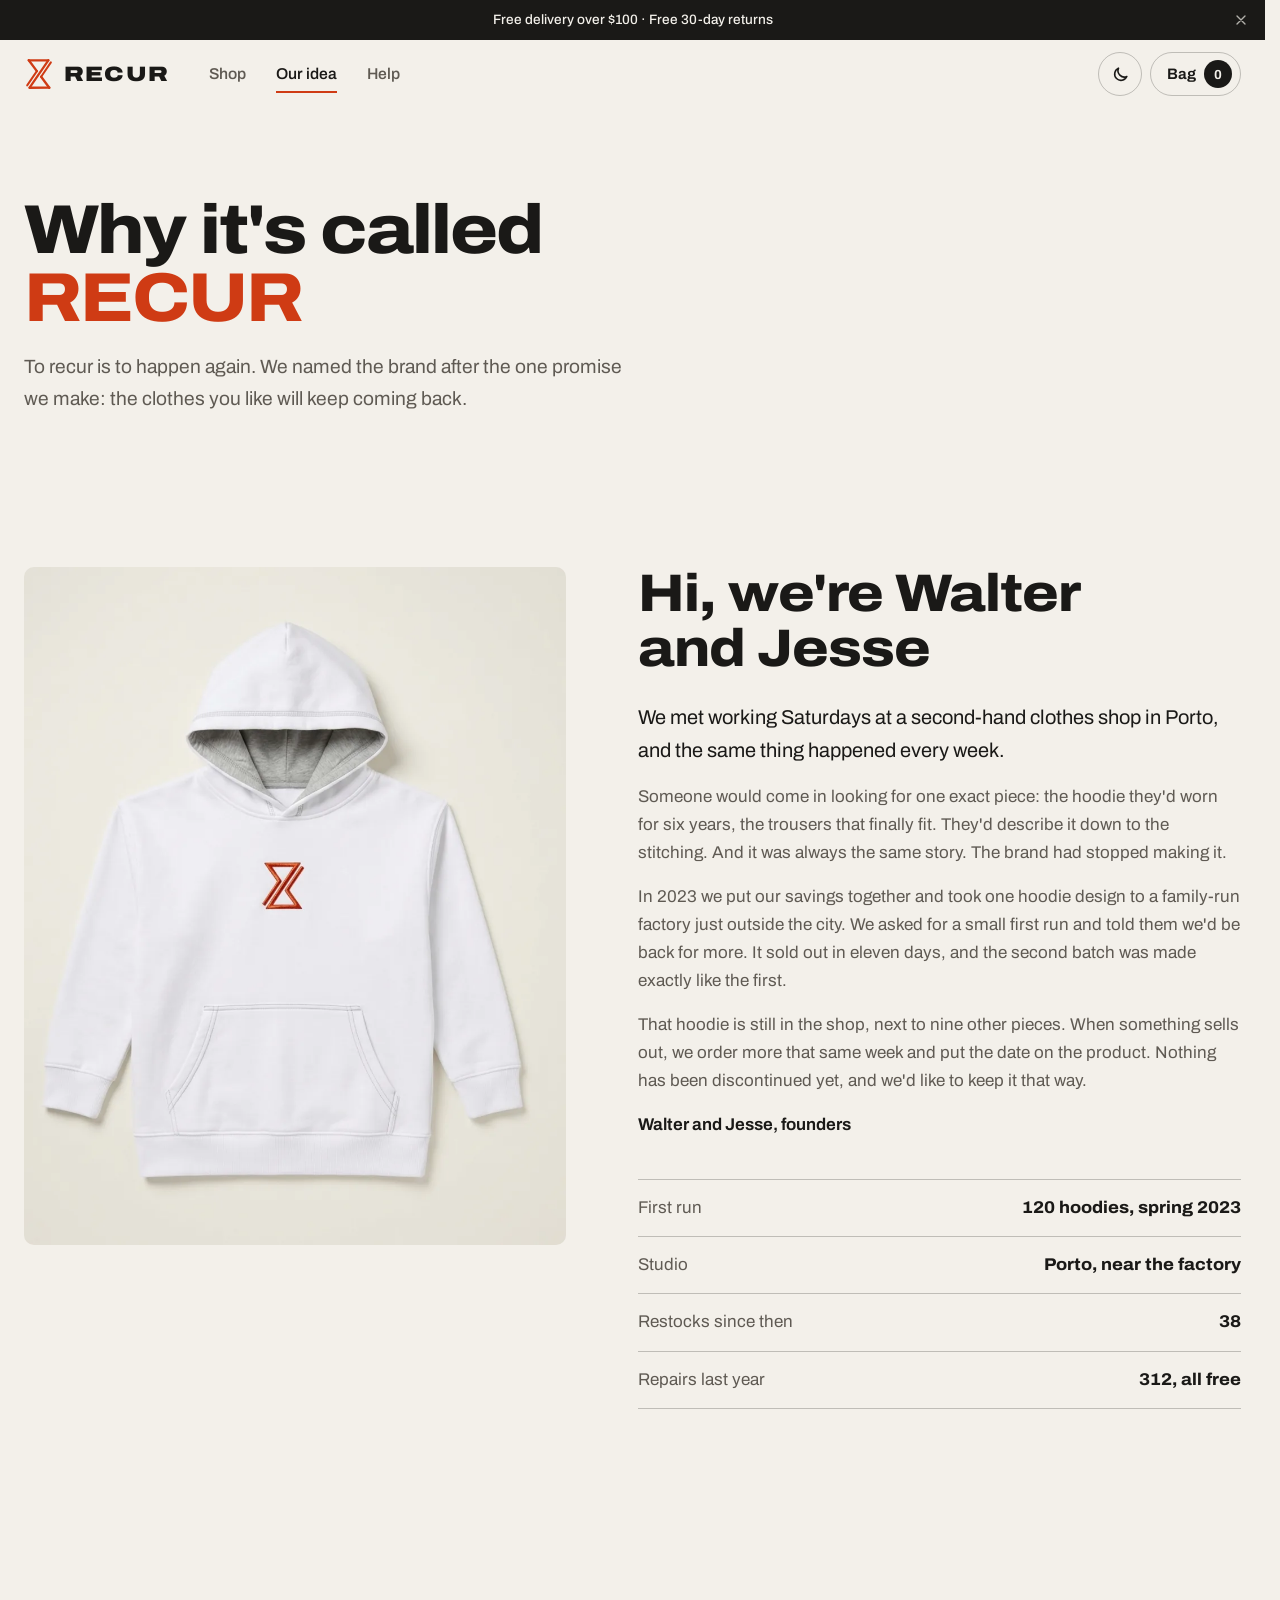
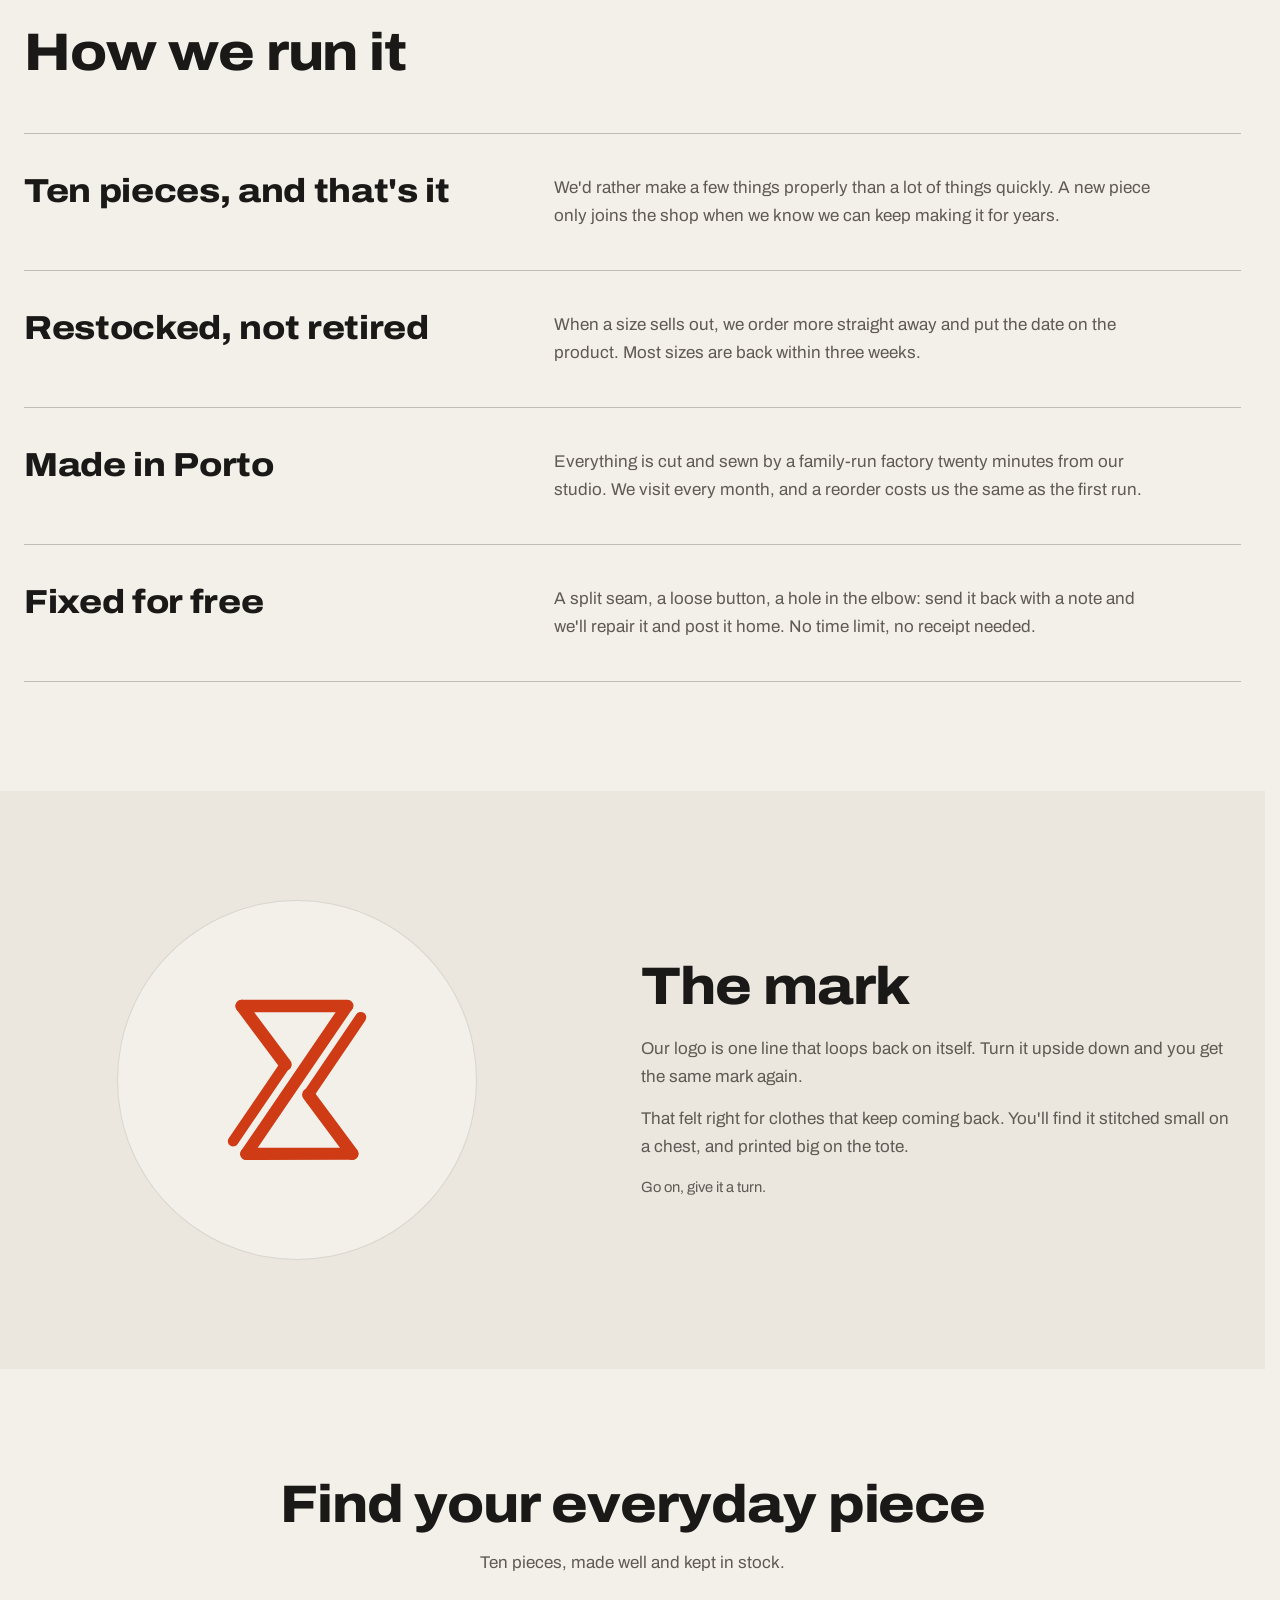
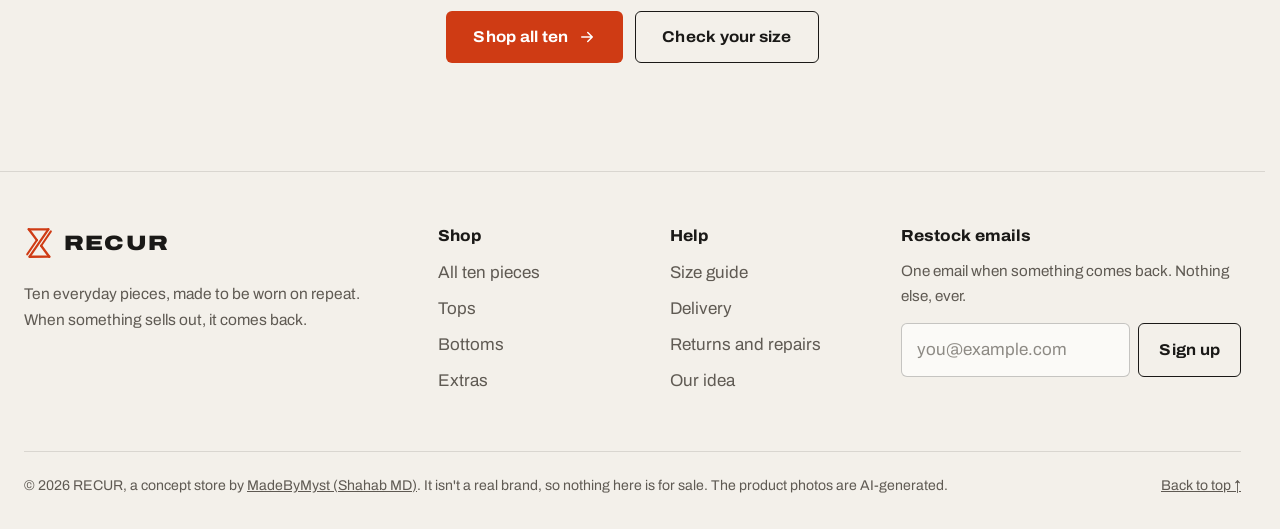
==== commit 0e49f2d1: "Redraw the logo from the new orange Lemni The inline SVG, favicon.svg and favicon.ico are traced aga" ====
--- a/about.html
+++ b/about.html
@@ -57,12 +57,15 @@
 
     <!-- The mark, drawn once and reused. It takes the colour of the text around it. -->
     <svg width="0" height="0" style="position: absolute" aria-hidden="true" focusable="false">
-      <symbol id="lemni" viewBox="0 0 100 100">
+      <symbol id="lemni" viewBox="-0.5 -0.5 101 101">
         <g fill="none" stroke="currentColor" stroke-linecap="round" stroke-linejoin="round">
-          <path stroke-width="6.73" d="M10.2 88.62 42.81 40.41M57.19 59.59 89.8 11.38" />
-          <path stroke-width="7.63" d="M42.81 40.41 15.39 3.79M84.61 96.21 57.19 59.59" />
-          <path stroke-width="7.45" d="M15.39 3.79H81.54M18.46 96.21H84.61" />
-          <path stroke-width="7.19" d="M81.54 3.79 18.46 96.21" />
+          <path stroke-width="6.63" d="M10.2 88.28 42.84 40.43" />
+          <path stroke-width="7.89" d="M42.84 40.43 15.57 3.89" />
+          <path stroke-width="7.75" d="M15.57 3.89 81.44 3.84" />
+          <path stroke-width="7.49" d="M81.44 3.84 18.38 96.28" />
+          <path stroke-width="7.6" d="M18.38 96.28 84.61 96.13" />
+          <path stroke-width="7.89" d="M84.61 96.13 57.23 59.24" />
+          <path stroke-width="6.83" d="M57.23 59.24 89.95 10.97" />
         </g>
       </symbol>
     </svg>
